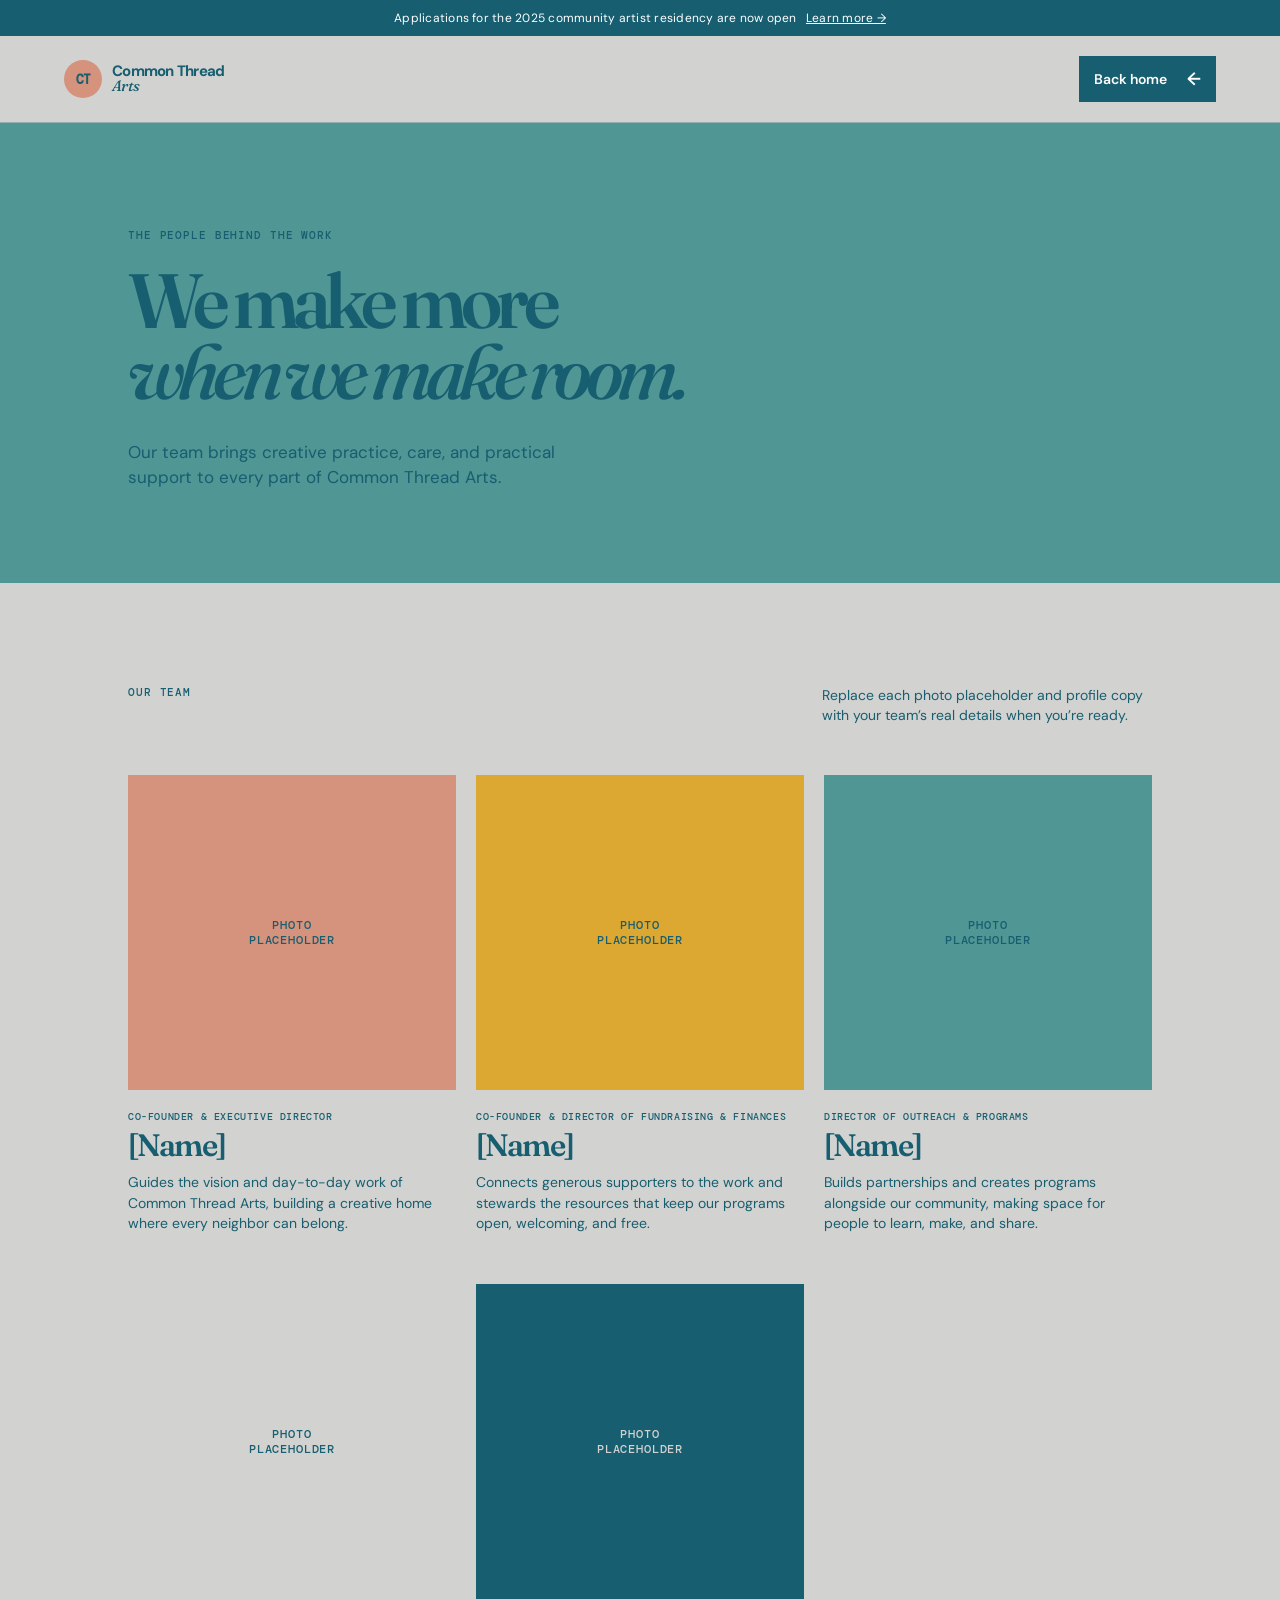
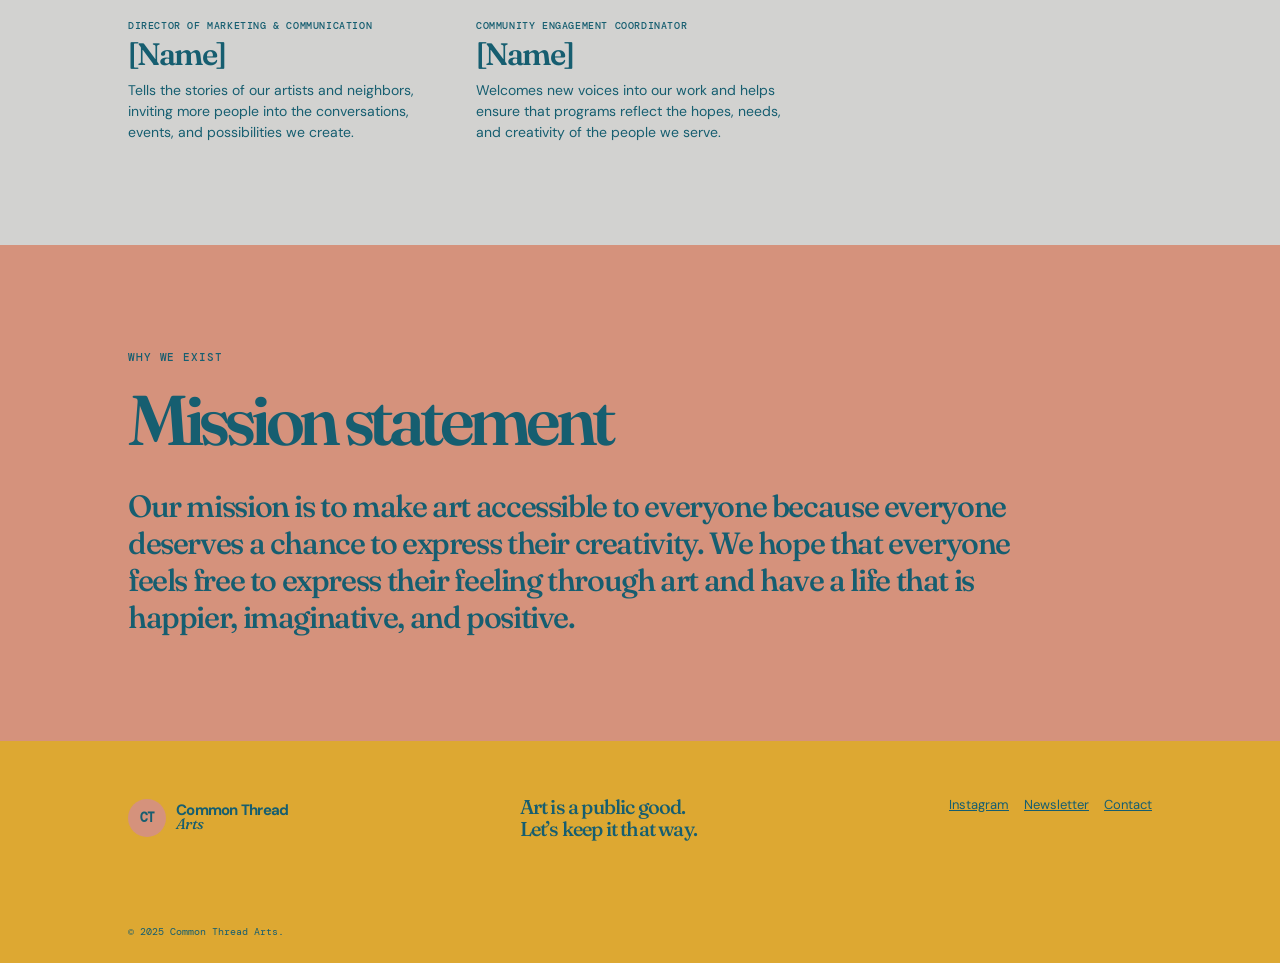
==== about.html @ 69dd8cb7 "Add files via upload" ====
<!doctype html>
<html lang="en">
  <head>
    <meta charset="UTF-8" />
    <meta name="viewport" content="width=device-width, initial-scale=1.0" />
    <title>About Us — Common Thread Arts</title>
    <meta name="description" content="Meet the people behind Common Thread Arts and learn about our mission." />
    <link rel="preconnect" href="https://fonts.googleapis.com" />
    <link rel="preconnect" href="https://fonts.gstatic.com" crossorigin />
    <link href="https://fonts.googleapis.com/css2?family=DM+Mono:wght@400;500&family=DM+Sans:opsz,wght@9..40,400;9..40,500;9..40,600;9..40,700&family=Fraunces:opsz,wght@9..144,500;9..144,600;9..144,700&display=swap" rel="stylesheet" />
    <link rel="stylesheet" href="styles.css" />
  </head>
  <body>
    <div class="announcement">Applications for the 2025 community artist residency are now open <a href="index.html#get-involved">Learn more →</a></div>
    <header class="site-header">
      <a class="brand" href="index.html" aria-label="Common Thread Arts home"><span class="brand-mark">CT</span><span>Common Thread<br /><i>Arts</i></span></a>
      <a class="button button-small" href="index.html">Back home <span>←</span></a>
    </header>

    <main>
      <section class="about-hero">
        <p class="eyebrow">The people behind the work</p>
        <h1>We make more<br /><em>when we make room.</em></h1>
        <p>Our team brings creative practice, care, and practical support to every part of Common Thread Arts.</p>
      </section>

      <section class="team-section">
        <div class="team-intro"><p class="eyebrow">Our team</p><p>Replace each photo placeholder and profile copy with your team’s real details when you’re ready.</p></div>
        <div class="team-grid">
          <article class="team-card"><div class="photo-placeholder peach"><span>PHOTO<br />PLACEHOLDER</span></div><p class="team-role">Co-founder &amp; Executive Director</p><h2>[Name]</h2><p>Guides the vision and day-to-day work of Common Thread Arts, building a creative home where every neighbor can belong.</p></article>
          <article class="team-card"><div class="photo-placeholder gold"><span>PHOTO<br />PLACEHOLDER</span></div><p class="team-role">Co-founder &amp; Director of Fundraising &amp; Finances</p><h2>[Name]</h2><p>Connects generous supporters to the work and stewards the resources that keep our programs open, welcoming, and free.</p></article>
          <article class="team-card"><div class="photo-placeholder teal"><span>PHOTO<br />PLACEHOLDER</span></div><p class="team-role">Director of Outreach &amp; Programs</p><h2>[Name]</h2><p>Builds partnerships and creates programs alongside our community, making space for people to learn, make, and share.</p></article>
          <article class="team-card"><div class="photo-placeholder gray"><span>PHOTO<br />PLACEHOLDER</span></div><p class="team-role">Director of Marketing &amp; Communication</p><h2>[Name]</h2><p>Tells the stories of our artists and neighbors, inviting more people into the conversations, events, and possibilities we create.</p></article>
          <article class="team-card"><div class="photo-placeholder deep-teal"><span>PHOTO<br />PLACEHOLDER</span></div><p class="team-role">Community Engagement Coordinator</p><h2>[Name]</h2><p>Welcomes new voices into our work and helps ensure that programs reflect the hopes, needs, and creativity of the people we serve.</p></article>
        </div>
      </section>

      <section class="mission-section">
        <p class="eyebrow">Why we exist</p>
        <h2>Mission statement</h2>
        <p>Our mission is to make art accessible to everyone because everyone deserves a chance to express their creativity. We hope that everyone feels free to express their feeling through art and have a life that is happier, imaginative, and positive.</p>
      </section>
    </main>
    <footer><a class="brand" href="index.html"><span class="brand-mark">CT</span><span>Common Thread<br /><i>Arts</i></span></a><p>Art is a public good. Let’s keep it that way.</p><div><a href="#top">Instagram</a><a href="#top">Newsletter</a><a href="mailto:hello@commonthreadarts.org">Contact</a></div><small>© 2025 Common Thread Arts.</small></footer>
  </body>
</html>
---- styles.css ----
:root{--ink:#1e2435;--paper:#faf7f0;--orange:#fb6a37;--blue:#5d82e7;--yellow:#f6c945;--lilac:#d5b8ec;--line:#1e243533}*{box-sizing:border-box}html{scroll-behavior:smooth}body{margin:0;background:var(--paper);color:var(--ink);font-family:"DM Sans",sans-serif}a{color:inherit;text-decoration:none}.announcement{background:var(--ink);color:#fff;text-align:center;font-size:12px;padding:10px 20px;letter-spacing:.02em}.announcement a{text-decoration:underline;margin-left:6px}.site-header{height:87px;display:flex;align-items:center;justify-content:space-between;padding:0 5vw;border-bottom:1px solid var(--line)}.brand{display:flex;align-items:center;gap:10px;font-weight:700;font-size:15px;line-height:.88;letter-spacing:-.05em}.brand i{font-family:Fraunces,serif;font-weight:500}.brand-mark{display:grid;place-items:center;width:38px;height:38px;border-radius:50%;background:var(--orange);font:600 13px "DM Mono",monospace;letter-spacing:-.1em}nav{display:flex;gap:28px;align-items:center;font-size:14px;font-weight:500}nav>a:not(.button):hover,.text-link:hover{text-decoration:underline}.button{display:inline-flex;gap:20px;align-items:center;justify-content:space-between;background:var(--ink);color:white;padding:16px 20px;font-weight:600;font-size:14px;min-width:183px}.button span{font-size:18px}.button-small{padding:11px 15px;min-width:105px}.menu-toggle{display:none;background:none;border:0;font:600 14px "DM Sans";color:var(--ink)}.hero{min-height:605px;display:grid;grid-template-columns:1.1fr .9fr;border-bottom:1px solid var(--line)}.hero-copy{padding:100px 8vw 70px 10vw}.eyebrow,.tag{font:500 11px "DM Mono",monospace;text-transform:uppercase;letter-spacing:.08em;margin:0 0 23px}.hero h1,.intro h2,.section-heading h2,.impact h2,.cta h2{font:600 clamp(45px,5.3vw,78px)/.95 Fraunces,serif;letter-spacing:-.07em;margin:0}.hero h1 em,.intro h2 em,.section-heading h2 em,.cta h2 em{font-weight:500}.lede{max-width:410px;margin:31px 0;color:#4d5260;line-height:1.55;font-size:17px}.hero-actions{display:flex;align-items:center;gap:29px;margin-top:34px}.text-link{font-weight:600;font-size:14px;text-decoration:underline;text-underline-offset:4px}.text-link span{margin-left:10px;font-size:18px}.hero-art{position:relative;overflow:hidden;background:var(--yellow);min-height:450px;border-left:1px solid var(--line)}.hero-art p{position:absolute;z-index:3;bottom:55px;left:10%;font:600 clamp(30px,4vw,56px)/.8 "DM Mono";letter-spacing:-.1em}.sun{position:absolute;right:12%;top:11%;width:95px;height:95px;background:var(--orange);border-radius:50%}.arch{position:absolute;border:21px solid var(--ink);border-bottom:0;border-radius:500px 500px 0 0}.arch-one{width:300px;height:320px;bottom:-75px;right:11%;transform:rotate(-12deg)}.arch-two{width:195px;height:210px;bottom:-42px;right:24%;border-color:var(--blue);transform:rotate(-12deg)}.dot{position:absolute;border-radius:50%;background:var(--ink)}.dot-one{width:28px;height:28px;right:34%;top:21%}.dot-two{width:18px;height:18px;left:15%;top:22%}.scribble{position:absolute;right:13%;bottom:11%;font-size:70px;color:var(--orange)}.intro{display:grid;grid-template-columns:28% 1fr;padding:120px 10vw;border-bottom:1px solid var(--line)}.intro h2{font-size:clamp(34px,4.4vw,61px);max-width:850px}.intro .text-link{display:inline-block;margin-top:34px}.programs,.events{padding:108px 10vw}.section-heading{display:flex;justify-content:space-between;align-items:flex-start;margin-bottom:48px}.section-heading h2{font-size:clamp(37px,4.3vw,61px)}.program-grid{display:grid;grid-template-columns:repeat(3,1fr);gap:15px}.program-card{min-height:390px;padding:20px;position:relative;display:flex;flex-direction:column}.program-card.orange{background:var(--orange)}.program-card.blue{background:var(--blue)}.program-card.lilac{background:var(--lilac)}.number{font:500 11px "DM Mono";margin:0}.card-illustration{text-align:center;flex:1;display:grid;place-items:center;font-size:112px}.stars{font:500 75px Fraunces}.radio{font-size:165px}.program-card h3{font:600 31px/.9 Fraunces;margin:0 0 10px;letter-spacing:-.06em}.program-card>p:not(.number){font-size:14px;max-width:250px;line-height:1.4;margin:0}.program-card>a{position:absolute;right:20px;bottom:20px;border:1px solid currentColor;border-radius:50%;width:35px;height:35px;display:grid;place-items:center}.impact{background:var(--ink);color:#fff;display:grid;grid-template-columns:1fr 1.2fr}.impact-art{min-height:500px;background:var(--orange);position:relative;color:var(--ink);font:600 61px/.72 "DM Mono";letter-spacing:-.12em;padding:60px}.impact-art strong{font:600 150px/.7 Fraunces;position:absolute;bottom:44px;left:55px;letter-spacing:-.11em}.impact-art i{position:absolute;right:16%;top:17%;font-size:85px}.impact-copy{padding:82px 9vw 50px 7vw}.impact h2{font-size:clamp(36px,4vw,55px);max-width:500px}.stats{display:grid;grid-template-columns:repeat(3,1fr);gap:20px;border-top:1px solid #ffffff55;margin:50px 0 30px;padding-top:23px}.stats strong{display:block;font:600 40px Fraunces;letter-spacing:-.07em}.stats span{font-size:12px;line-height:1.2;display:block;margin-top:6px;color:#d5d8e1}.events{padding-bottom:115px}.event-list{border-top:1px solid var(--line)}.event{display:grid;grid-template-columns:110px 1fr 35px;align-items:center;border-bottom:1px solid var(--line);padding:23px 5px;transition:padding .2s,background .2s}.event:hover{padding-left:15px;background:#f3eee2}.date{font:500 11px/1 "DM Mono"}.date b{font:500 33px/.9 Fraunces;letter-spacing:-.06em}.event .tag{margin:0 0 7px}.event h3{font:600 27px/.9 Fraunces;margin:0;letter-spacing:-.06em}.event div>p:last-child{font-size:13px;margin:8px 0 0}.arrow{font-size:23px}.cta{background:var(--blue);display:flex;justify-content:space-between;overflow:hidden;padding:95px 10vw;color:var(--ink);min-height:460px}.cta h2{font-size:clamp(50px,5vw,72px)}.cta div>p:not(.eyebrow){max-width:370px;margin:24px 0 30px;line-height:1.5}.button-light{background:var(--paper);color:var(--ink)}.cta-star{align-self:center;font-size:min(24vw,280px);line-height:.5;transform:rotate(13deg);margin-right:7vw}footer{padding:55px 10vw 25px;background:var(--yellow);display:grid;grid-template-columns:1.2fr 1fr 1fr;gap:30px}footer p{margin:0;max-width:180px;line-height:1.3;font:500 20px/1.1 Fraunces;letter-spacing:-.04em}footer div{display:flex;gap:15px;align-items:flex-start;justify-content:flex-end;font-size:13px;text-decoration:underline}footer small{grid-column:1/-1;padding-top:55px;font:400 10px "DM Mono"}
@media(max-width:760px){.site-header{height:70px;padding:0 6vw}.menu-toggle{display:block}nav{display:none;position:absolute;z-index:10;top:103px;left:0;right:0;background:var(--paper);padding:24px 6vw;border-bottom:1px solid var(--line);flex-direction:column;align-items:flex-start}nav.open{display:flex}.hero{grid-template-columns:1fr}.hero-copy{padding:70px 8vw 55px}.hero-art{border-left:0;border-top:1px solid var(--line);min-height:330px}.intro{grid-template-columns:1fr;padding:75px 8vw;gap:25px}.programs,.events{padding:70px 6vw}.section-heading{display:block}.section-heading .eyebrow{margin-bottom:18px}.program-grid{grid-template-columns:1fr}.program-card{min-height:330px}.impact{grid-template-columns:1fr}.impact-art{min-height:310px;padding:42px}.impact-copy{padding:65px 8vw}.stats{gap:12px}.stats strong{font-size:34px}.events{padding-bottom:75px}.event{grid-template-columns:68px 1fr 20px}.event h3{font-size:22px}.cta{padding:75px 8vw;min-height:400px}.cta-star{position:absolute;right:-20px;opacity:.35}.cta>div:first-child{z-index:1}footer{padding:45px 8vw 20px;grid-template-columns:1fr}footer div{justify-content:flex-start}footer small{padding-top:30px}.announcement{font-size:10px}}

/* Palette supplied for Common Thread Arts */
:root{--ink:#165E70;--paper:#D2D2D0;--orange:#D5927C;--blue:#4F9694;--yellow:#DDA832;--lilac:#D5927C;--line:#165E7052}
.lede{color:var(--ink)}
.stats span{color:var(--paper)}
.event:hover{background:var(--orange)}

/* About page */
.about-hero{padding:105px 10vw 92px;background:var(--blue)}
.about-hero h1,.mission-section h2{font:600 clamp(48px,6vw,82px)/.93 Fraunces,serif;letter-spacing:-.075em;margin:0}.about-hero h1 em{font-weight:500}.about-hero>p:last-child{max-width:440px;font-size:17px;line-height:1.5;margin:32px 0 0}.team-section{padding:102px 10vw}.team-intro{display:flex;justify-content:space-between;gap:30px;align-items:flex-start;margin-bottom:50px}.team-intro>p:last-child{max-width:330px;margin:0;line-height:1.45;font-size:14px}.team-grid{display:grid;grid-template-columns:repeat(3,1fr);gap:50px 20px}.team-card:nth-child(4){grid-column:1/2}.team-card:nth-child(5){grid-column:2/3}.photo-placeholder{height:315px;display:grid;place-items:center;margin-bottom:20px;color:var(--ink);font:500 12px/1.25 "DM Mono",monospace;letter-spacing:.07em;text-align:center}.photo-placeholder.peach{background:var(--orange)}.photo-placeholder.gold{background:var(--yellow)}.photo-placeholder.teal{background:var(--blue)}.photo-placeholder.gray{background:var(--paper)}.photo-placeholder.deep-teal{background:var(--ink);color:var(--paper)}.team-role{margin:0 0 8px;font:500 10px "DM Mono",monospace;letter-spacing:.06em;text-transform:uppercase}.team-card h2{font:600 31px/.95 Fraunces,serif;letter-spacing:-.06em;margin:0 0 11px}.team-card>p:last-child{font-size:14px;line-height:1.48;margin:0;max-width:335px}.mission-section{padding:105px 10vw;background:var(--orange)}.mission-section h2{font-size:clamp(47px,5.5vw,75px)}.mission-section>p:last-child{font:500 clamp(22px,2.4vw,34px)/1.2 Fraunces,serif;letter-spacing:-.045em;max-width:900px;margin:36px 0 0}@media(max-width:760px){.about-hero,.team-section,.mission-section{padding:72px 8vw}.team-intro{display:block}.team-intro>p:last-child{margin-top:20px}.team-grid{grid-template-columns:1fr;gap:42px}.team-card:nth-child(4),.team-card:nth-child(5){grid-column:auto}.photo-placeholder{height:340px}}
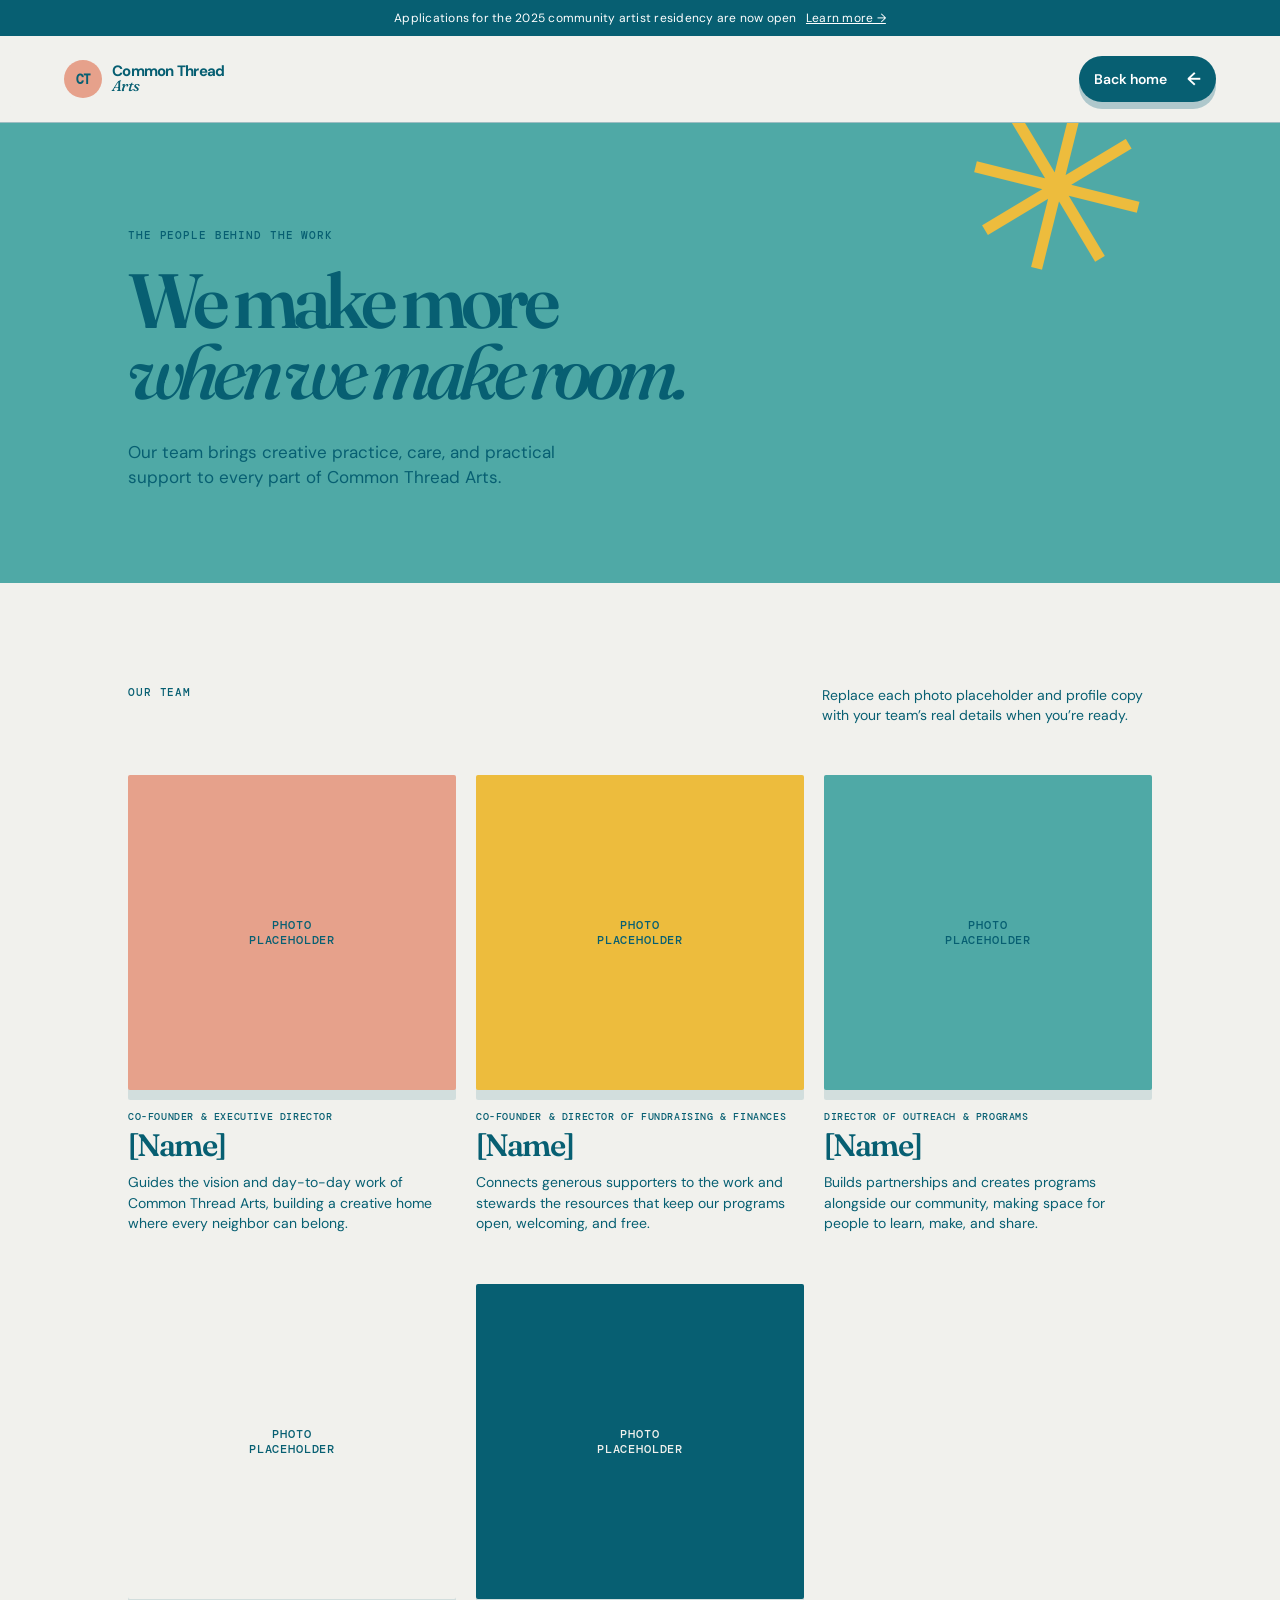
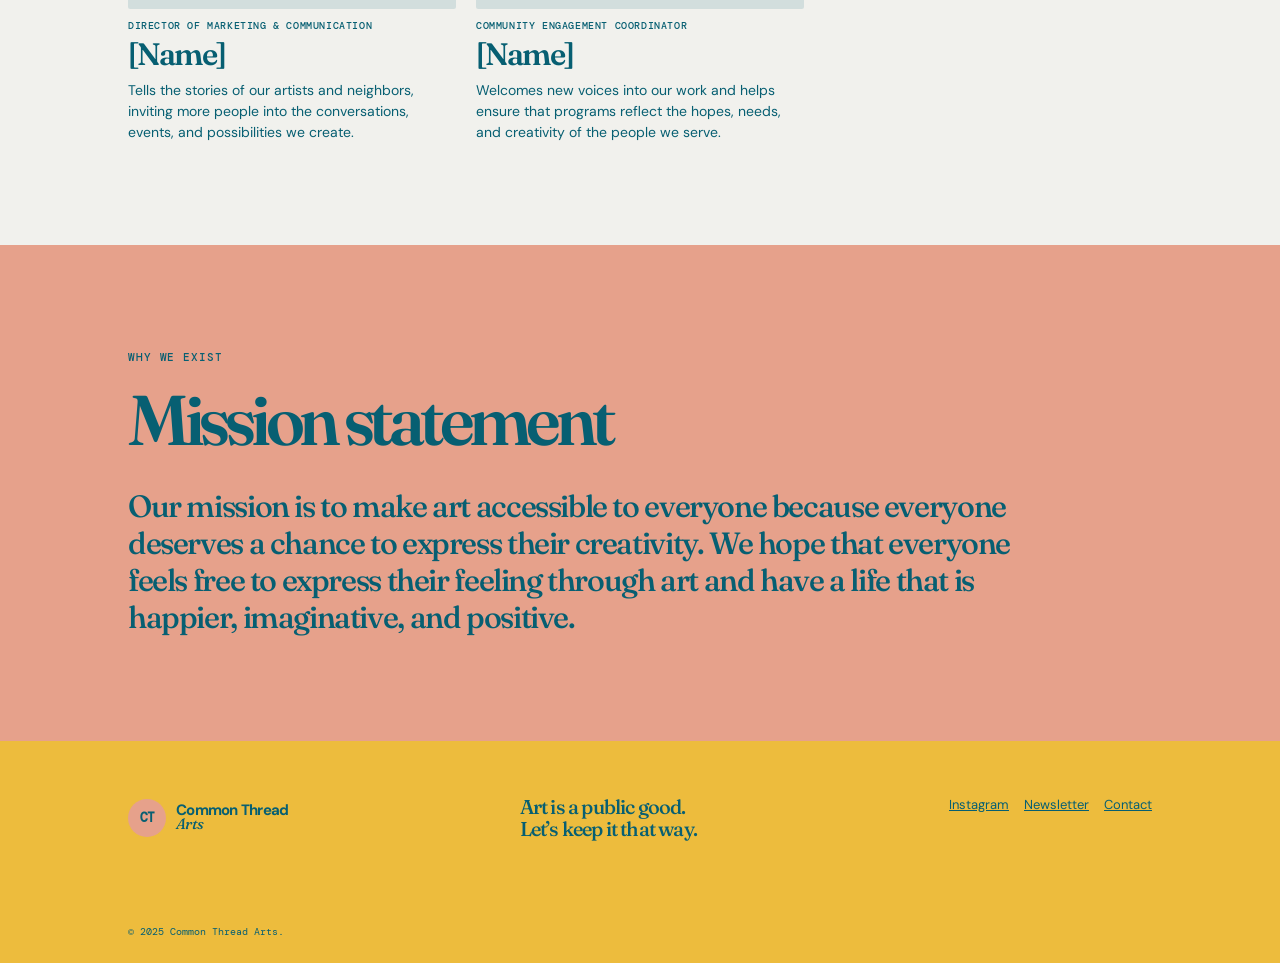
==== commit 20aa81ec: "Add site-additions.css stylesheet link" ====
--- a/about.html
+++ b/about.html
@@ -9,6 +9,8 @@
     <link rel="preconnect" href="https://fonts.gstatic.com" crossorigin />
     <link href="https://fonts.googleapis.com/css2?family=DM+Mono:wght@400;500&family=DM+Sans:opsz,wght@9..40,400;9..40,500;9..40,600;9..40,700&family=Fraunces:opsz,wght@9..144,500;9..144,600;9..144,700&display=swap" rel="stylesheet" />
     <link rel="stylesheet" href="styles.css" />
+    <link rel="stylesheet" href="modern.css" />
+    <link rel="stylesheet" href="site-additions.css" />
   </head>
   <body>
     <div class="announcement">Applications for the 2025 community artist residency are now open <a href="index.html#get-involved">Learn more →</a></div>
@@ -41,6 +43,6 @@
         <p>Our mission is to make art accessible to everyone because everyone deserves a chance to express their creativity. We hope that everyone feels free to express their feeling through art and have a life that is happier, imaginative, and positive.</p>
       </section>
     </main>
-    <footer><a class="brand" href="index.html"><span class="brand-mark">CT</span><span>Common Thread<br /><i>Arts</i></span></a><p>Art is a public good. Let’s keep it that way.</p><div><a href="#top">Instagram</a><a href="#top">Newsletter</a><a href="mailto:hello@commonthreadarts.org">Contact</a></div><small>© 2025 Common Thread Arts.</small></footer>
+    <footer><a class="brand" href="index.html"><span class="brand-mark">CT</span><span>Common Thread<br /><i>Arts</i></span></a><p>Art is a public good. Let’s keep it that way.</p><div><a href="https://instagram.com" target="_blank" rel="noreferrer">Instagram</a><a href="mailto:hello@commonthreadarts.org?subject=Newsletter%20signup">Newsletter</a><a href="mailto:hello@commonthreadarts.org">Contact</a></div><small>© 2025 Common Thread Arts.</small></footer>
   </body>
 </html>
--- a/modern.css
+++ b/modern.css
@@ -0,0 +1,13 @@
+/* Brighter version of the supplied teal, gray, ochre, and salmon palette */
+:root{--ink:#16758a;--paper:#eeeeea;--orange:#e3a08b;--blue:#58aaa8;--yellow:#e8b43b;--lilac:#e3a08b;--line:#16758a52}
+
+/* Modern interaction and presentation refinements */
+.site-header{position:sticky;top:0;z-index:20;background:color-mix(in srgb,var(--paper) 94%,transparent);backdrop-filter:blur(18px)}
+.button{border-radius:999px;box-shadow:0 7px 0 color-mix(in srgb,var(--ink) 28%,transparent);transition:transform .2s,box-shadow .2s,background .2s}.button:hover{transform:translateY(-3px);box-shadow:0 10px 0 color-mix(in srgb,var(--ink) 28%,transparent)}.button:active{transform:translateY(3px);box-shadow:0 3px 0 color-mix(in srgb,var(--ink) 28%,transparent)}
+.hero-art,.impact-art,.program-card,.photo-placeholder{border-radius:2px}.hero-art{isolation:isolate}.hero-art:after{content:"";position:absolute;inset:17px;border:1px solid color-mix(in srgb,var(--ink) 25%,transparent);pointer-events:none}.program-card{box-shadow:0 12px 0 color-mix(in srgb,var(--ink) 16%,transparent);transition:transform .25s,box-shadow .25s}.program-card:hover{transform:translateY(-8px);box-shadow:0 20px 0 color-mix(in srgb,var(--ink) 16%,transparent)}
+.hero h1{font-family:"Playfair Display",Fraunces,serif;font-size:clamp(54px,6.2vw,91px);letter-spacing:-.08em}.hero h1 em{color:var(--orange)}.hero-photo{background:var(--blue)}.hero-photo:after{display:none}.hero-photo img{width:100%;height:100%;min-height:450px;display:block;object-fit:cover;object-position:center;filter:saturate(1.08) contrast(1.03)}.hero-actions{margin-top:39px}
+.round-action{position:absolute;right:20px;bottom:20px;border:1px solid currentColor;border-radius:50%;width:39px;height:39px;display:grid;place-items:center;background:transparent;color:inherit;font:inherit;cursor:pointer;transition:background .2s,color .2s,transform .2s}.round-action:hover{background:var(--ink);color:var(--paper);transform:rotate(45deg)}
+.event{width:100%;background:transparent;color:inherit;text-align:left;font:inherit;cursor:pointer}.event>span:nth-child(2){display:block}.event .tag{display:block;margin:0 0 7px}.event strong{display:block;font:600 27px/.9 Fraunces,serif;letter-spacing:-.06em}.event small{font-size:13px;margin-top:8px;display:block}.event:hover{transform:translateX(7px)}
+.cta{position:relative}.cta:after{content:"";position:absolute;width:520px;height:520px;border:1px solid color-mix(in srgb,var(--ink) 28%,transparent);border-radius:50%;right:-150px;top:-90px}.cta-star{position:relative;z-index:1}.footer-link{border:0;background:transparent;padding:0;color:inherit;font:inherit;cursor:pointer;text-decoration:underline}.footer-link:hover{opacity:.65}
+.info-dialog{border:0;background:var(--paper);color:var(--ink);width:min(92vw,560px);padding:45px;border-radius:18px;box-shadow:0 20px 60px #165e7070}.info-dialog::backdrop{background:#165e7099;backdrop-filter:blur(5px)}.info-dialog h2{font:600 clamp(38px,5vw,56px)/.92 Fraunces,serif;letter-spacing:-.07em;margin:0}.info-dialog>p:not(.eyebrow){font-size:16px;line-height:1.5;max-width:430px;margin:23px 0 30px}.dialog-close{position:absolute;right:18px;top:14px;border:0;background:none;color:var(--ink);font-size:32px;line-height:1;cursor:pointer}.newsletter-form{display:grid;gap:12px}.newsletter-form label{font:500 11px "DM Mono",monospace;text-transform:uppercase;letter-spacing:.06em}.newsletter-form input{border:1px solid var(--ink);background:transparent;padding:14px 16px;border-radius:8px;font:inherit;color:var(--ink)}.newsletter-form .button{border:0;cursor:pointer}.form-success{font:600 23px/.95 Fraunces,serif!important}.about-hero{position:relative;overflow:hidden}.about-hero:after{content:"✳";position:absolute;right:10%;top:-45px;font-size:230px;color:var(--yellow);line-height:1;transform:rotate(14deg)}.about-hero>*{position:relative;z-index:1}.team-card{transition:transform .2s}.team-card:hover{transform:translateY(-5px)}.photo-placeholder{box-shadow:0 10px 0 color-mix(in srgb,var(--ink) 13%,transparent)}
+@media(max-width:760px){.event:hover{transform:none}.event strong{font-size:22px}.info-dialog{padding:38px 26px}.site-header{backdrop-filter:blur(12px)}}
--- a/site-additions.css
+++ b/site-additions.css
@@ -0,0 +1,6 @@
+/* Stronger teal for clearer, less muted contrast across the site */
+:root{--ink:#075f72;--paper:#f1f1ed;--orange:#e6a18b;--blue:#4fa9a6;--yellow:#edbc3d;--lilac:#e6a18b;--line:#075f7259}
+
+.why-section{display:grid;grid-template-columns:.9fr 1.1fr;gap:10vw;padding:115px 10vw;background:var(--yellow)}.why-section h2,.involvement h2,.events-hero h1,.events-note h2{font:600 clamp(45px,5vw,74px)/.93 "Playfair Display",Fraunces,serif;letter-spacing:-.075em;margin:0}.why-section h2 em,.involvement h2 em,.events-hero h1 em,.events-note h2 em{font-weight:600}.why-section>div:last-child{padding-top:9px;max-width:580px;font:500 21px/1.35 Fraunces,serif;letter-spacing:-.035em}.why-section>div:last-child p{margin:0 0 23px}.events-page-link{margin-top:35px}.involvement{padding:110px 10vw;background:var(--paper)}.involvement>h2{margin-bottom:49px}.involvement-grid{display:grid;grid-template-columns:repeat(3,1fr);gap:17px}.involvement-card{display:flex;min-height:270px;flex-direction:column;padding:26px;background:var(--blue);border:1px solid var(--ink);box-shadow:8px 8px 0 var(--ink);transition:transform .2s,box-shadow .2s}.involvement-card:nth-child(2){background:var(--orange)}.involvement-card:nth-child(3){background:var(--yellow)}.involvement-card:hover{transform:translate(-4px,-4px);box-shadow:12px 12px 0 var(--ink)}.involvement-card>span{font:500 11px "DM Mono",monospace}.involvement-card h3{font:600 36px/.9 Fraunces,serif;letter-spacing:-.065em;margin:48px 0 11px}.involvement-card p{max-width:260px;font-size:14px;line-height:1.4;margin:0}.involvement-card b{margin-top:auto;font-size:13px;text-decoration:underline;text-underline-offset:4px}
+.events-hero{padding:100px 10vw 105px;background:var(--blue);position:relative;overflow:hidden}.events-hero:after{content:"✦";position:absolute;right:11%;top:9%;font-size:clamp(100px,16vw,230px);line-height:1;color:var(--yellow);transform:rotate(15deg)}.events-hero>*{position:relative;z-index:1}.events-hero>p:not(.eyebrow){font-size:18px;line-height:1.5;max-width:410px;margin:31px 0}.events-hero>b{display:block;font:500 14px "DM Mono",monospace;letter-spacing:.04em}.events-hero>b span{font-size:22px;margin-left:9px}.calendar-section{display:grid;grid-template-columns:1.2fr .8fr;gap:75px;padding:105px 10vw}.calendar-toolbar{display:flex;justify-content:space-between;align-items:center;border-bottom:1px solid var(--line);padding-bottom:20px}.calendar-toolbar h2{font:600 35px/.95 Fraunces,serif;letter-spacing:-.06em;margin:0}.calendar-nav{border:1px solid var(--ink);background:transparent;width:38px;height:38px;border-radius:50%;color:var(--ink);cursor:pointer;font-size:18px;transition:background .2s,color .2s}.calendar-nav:hover{background:var(--ink);color:var(--paper)}.calendar-weekdays,.calendar-days{display:grid;grid-template-columns:repeat(7,1fr);gap:7px}.calendar-weekdays{padding:24px 0 11px;font:500 10px "DM Mono",monospace;text-transform:uppercase;text-align:center}.calendar-days span,.calendar-days button{aspect-ratio:1;display:grid;place-items:center;border:0;background:transparent;color:var(--ink);font:500 14px "DM Sans",sans-serif}.calendar-days button.has-event{background:var(--yellow);border:1px solid var(--ink);border-radius:50%;cursor:pointer;font-weight:700;transition:transform .2s,background .2s}.calendar-days button.has-event:hover{transform:scale(1.1);background:var(--orange)}.calendar-message{min-height:48px;margin:30px 0 0;padding:13px 16px;background:var(--paper);font-size:13px;line-height:1.4}.upcoming{align-self:start;background:var(--orange);padding:38px}.upcoming h2{font:600 48px/.9 "Playfair Display",Fraunces,serif;letter-spacing:-.07em;margin:0 0 34px}.upcoming-list article{border-top:1px solid #075f7266;padding:18px 0}.upcoming-list article:last-child{border-bottom:1px solid #075f7266}.upcoming-list p{font:500 10px "DM Mono",monospace;margin:0 0 8px}.upcoming-list h3{font:600 24px/.95 Fraunces,serif;letter-spacing:-.055em;margin:0}.upcoming-list span{font-size:12px;display:block;margin-top:8px}.upcoming .button{margin-top:28px;background:var(--ink)}.events-note{padding:100px 10vw;background:var(--yellow)}.events-note>p:last-child{max-width:590px;font:500 21px/1.35 Fraunces,serif;letter-spacing:-.035em;margin:34px 0 0}
+@media(max-width:760px){.why-section{grid-template-columns:1fr;gap:30px;padding:74px 8vw}.why-section>div:last-child{font-size:19px}.involvement{padding:75px 8vw}.involvement-grid{grid-template-columns:1fr;gap:21px}.involvement-card{min-height:220px}.involvement-card h3{margin-top:34px}.events-hero,.calendar-section,.events-note{padding:72px 8vw}.calendar-section{grid-template-columns:1fr;gap:48px}.upcoming{padding:30px}.events-hero:after{right:-4%;top:3%}}
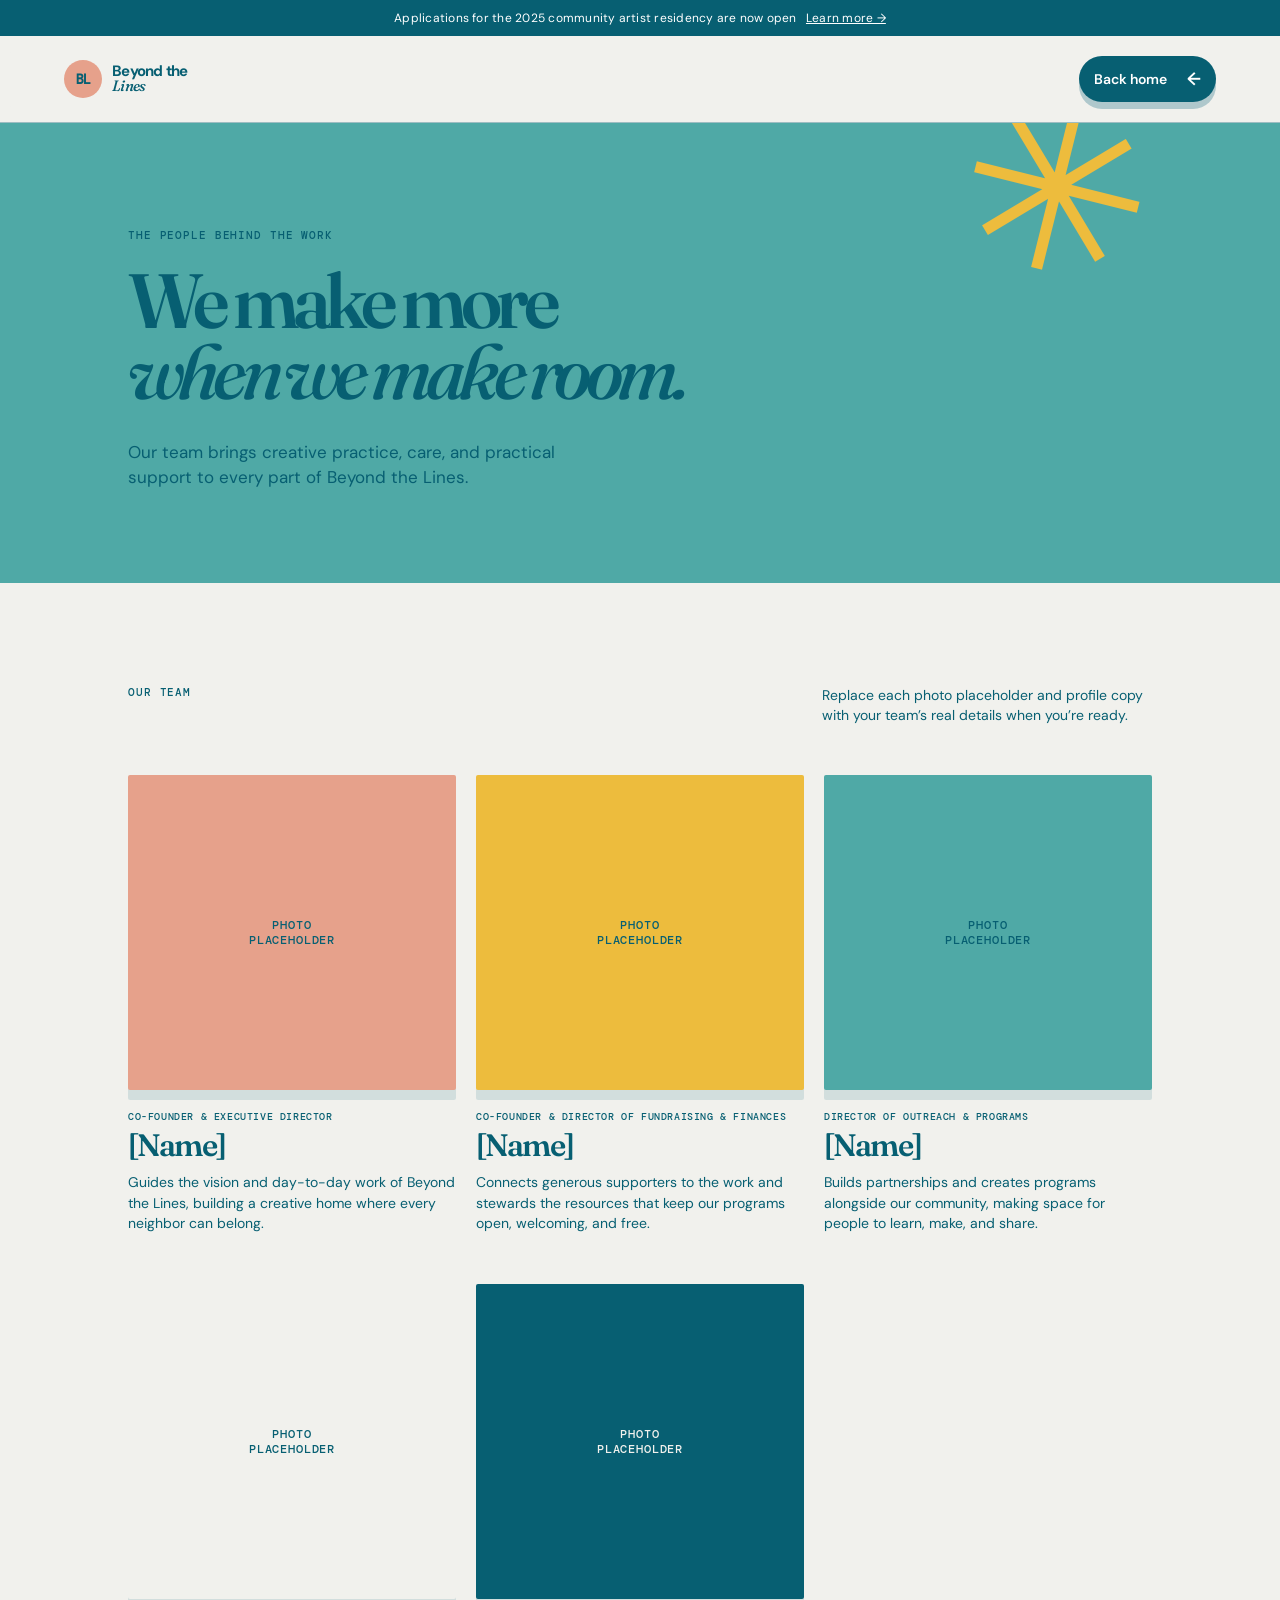
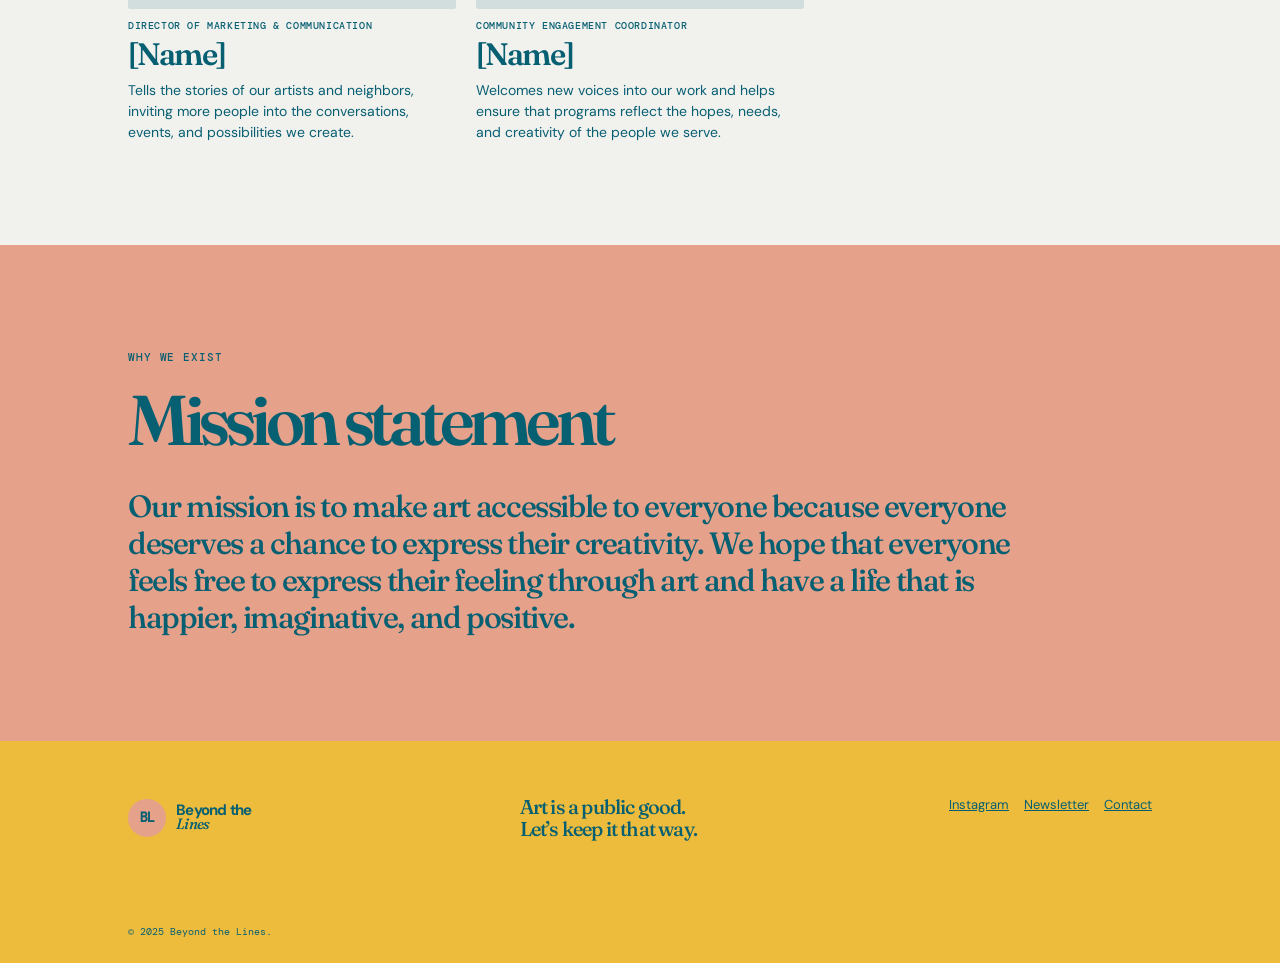
==== commit a87ded9b: "Update branding from Common Thread Arts to Beyond the Lines" ====
--- a/about.html
+++ b/about.html
@@ -3,19 +3,20 @@
   <head>
     <meta charset="UTF-8" />
     <meta name="viewport" content="width=device-width, initial-scale=1.0" />
-    <title>About Us — Common Thread Arts</title>
-    <meta name="description" content="Meet the people behind Common Thread Arts and learn about our mission." />
+    <title>About Us — Beyond the Lines</title>
+    <meta name="description" content="Meet the people behind Beyond the Lines and learn about our mission." />
     <link rel="preconnect" href="https://fonts.googleapis.com" />
     <link rel="preconnect" href="https://fonts.gstatic.com" crossorigin />
     <link href="https://fonts.googleapis.com/css2?family=DM+Mono:wght@400;500&family=DM+Sans:opsz,wght@9..40,400;9..40,500;9..40,600;9..40,700&family=Fraunces:opsz,wght@9..144,500;9..144,600;9..144,700&display=swap" rel="stylesheet" />
     <link rel="stylesheet" href="styles.css" />
     <link rel="stylesheet" href="modern.css" />
     <link rel="stylesheet" href="site-additions.css" />
+    <link rel="stylesheet" href="brand-update.css" />
   </head>
   <body>
     <div class="announcement">Applications for the 2025 community artist residency are now open <a href="index.html#get-involved">Learn more →</a></div>
     <header class="site-header">
-      <a class="brand" href="index.html" aria-label="Common Thread Arts home"><span class="brand-mark">CT</span><span>Common Thread<br /><i>Arts</i></span></a>
+      <a class="brand" href="index.html" aria-label="Beyond the Lines home"><span class="brand-mark">BL</span><span>Beyond the<br /><i>Lines</i></span></a>
       <a class="button button-small" href="index.html">Back home <span>←</span></a>
     </header>
 
@@ -23,13 +24,13 @@
       <section class="about-hero">
         <p class="eyebrow">The people behind the work</p>
         <h1>We make more<br /><em>when we make room.</em></h1>
-        <p>Our team brings creative practice, care, and practical support to every part of Common Thread Arts.</p>
+        <p>Our team brings creative practice, care, and practical support to every part of Beyond the Lines.</p>
       </section>
 
       <section class="team-section">
         <div class="team-intro"><p class="eyebrow">Our team</p><p>Replace each photo placeholder and profile copy with your team’s real details when you’re ready.</p></div>
         <div class="team-grid">
-          <article class="team-card"><div class="photo-placeholder peach"><span>PHOTO<br />PLACEHOLDER</span></div><p class="team-role">Co-founder &amp; Executive Director</p><h2>[Name]</h2><p>Guides the vision and day-to-day work of Common Thread Arts, building a creative home where every neighbor can belong.</p></article>
+          <article class="team-card"><div class="photo-placeholder peach"><span>PHOTO<br />PLACEHOLDER</span></div><p class="team-role">Co-founder &amp; Executive Director</p><h2>[Name]</h2><p>Guides the vision and day-to-day work of Beyond the Lines, building a creative home where every neighbor can belong.</p></article>
           <article class="team-card"><div class="photo-placeholder gold"><span>PHOTO<br />PLACEHOLDER</span></div><p class="team-role">Co-founder &amp; Director of Fundraising &amp; Finances</p><h2>[Name]</h2><p>Connects generous supporters to the work and stewards the resources that keep our programs open, welcoming, and free.</p></article>
           <article class="team-card"><div class="photo-placeholder teal"><span>PHOTO<br />PLACEHOLDER</span></div><p class="team-role">Director of Outreach &amp; Programs</p><h2>[Name]</h2><p>Builds partnerships and creates programs alongside our community, making space for people to learn, make, and share.</p></article>
           <article class="team-card"><div class="photo-placeholder gray"><span>PHOTO<br />PLACEHOLDER</span></div><p class="team-role">Director of Marketing &amp; Communication</p><h2>[Name]</h2><p>Tells the stories of our artists and neighbors, inviting more people into the conversations, events, and possibilities we create.</p></article>
@@ -43,6 +44,6 @@
         <p>Our mission is to make art accessible to everyone because everyone deserves a chance to express their creativity. We hope that everyone feels free to express their feeling through art and have a life that is happier, imaginative, and positive.</p>
       </section>
     </main>
-    <footer><a class="brand" href="index.html"><span class="brand-mark">CT</span><span>Common Thread<br /><i>Arts</i></span></a><p>Art is a public good. Let’s keep it that way.</p><div><a href="https://instagram.com" target="_blank" rel="noreferrer">Instagram</a><a href="mailto:hello@commonthreadarts.org?subject=Newsletter%20signup">Newsletter</a><a href="mailto:hello@commonthreadarts.org">Contact</a></div><small>© 2025 Common Thread Arts.</small></footer>
+    <footer><a class="brand" href="index.html"><span class="brand-mark">BL</span><span>Beyond the<br /><i>Lines</i></span></a><p>Art is a public good. Let’s keep it that way.</p><div><a href="https://instagram.com" target="_blank" rel="noreferrer">Instagram</a><a href="mailto:hello@commonthreadarts.org?subject=Newsletter%20signup">Newsletter</a><a href="mailto:hello@commonthreadarts.org">Contact</a></div><small>© 2025 Beyond the Lines.</small></footer>
   </body>
 </html>
